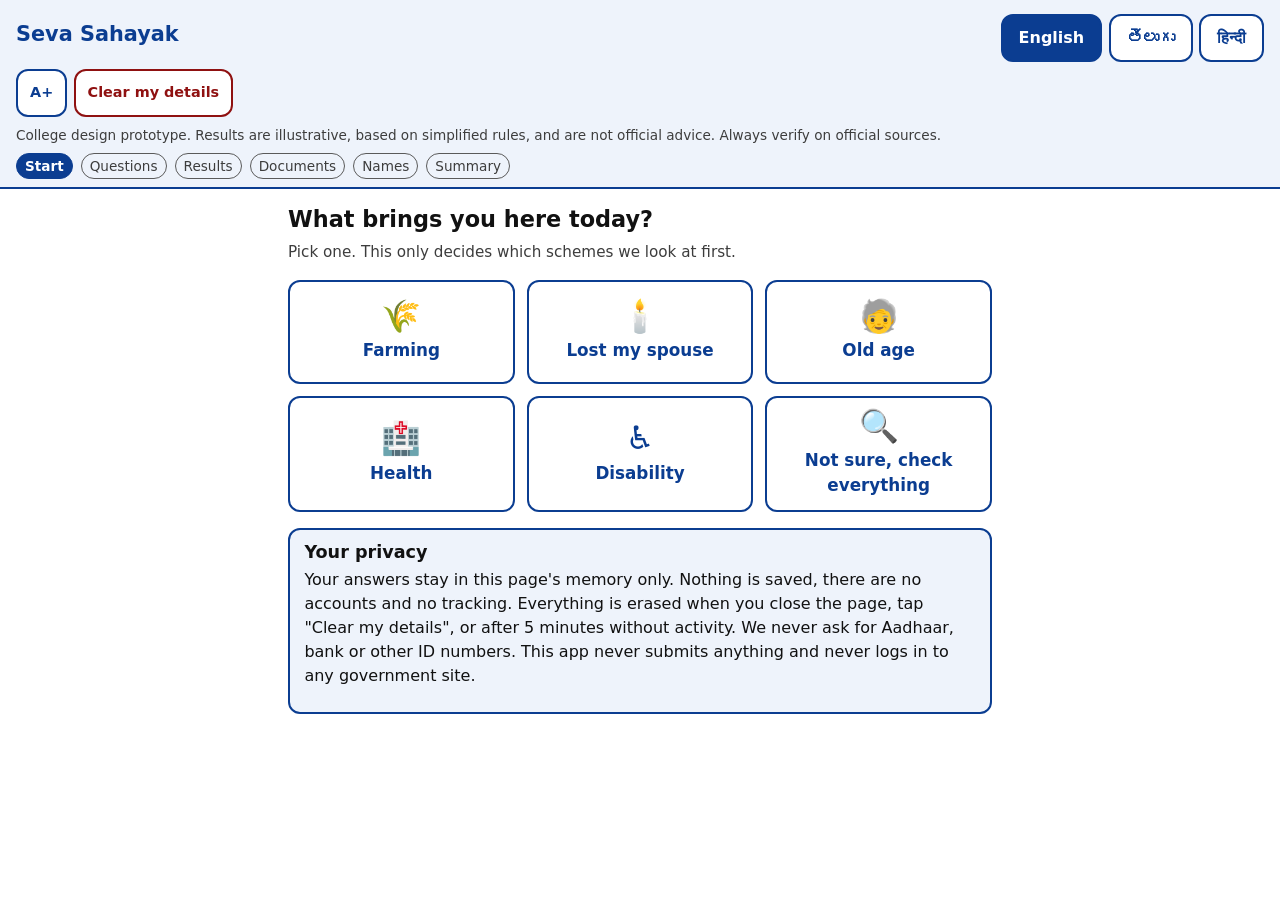
==== index.html @ 4967b948 "Stage B: UI flow (start, questions, results, documents, name check, summary) in en/te/hi Co-Authored" ====
<!DOCTYPE html>
<html lang="en">
<head>
<meta charset="utf-8">
<meta name="viewport" content="width=device-width, initial-scale=1">
<title>Seva Sahayak</title>
<meta name="description" content="College design prototype: check government scheme eligibility and get application-ready. Not an official app.">
<link rel="stylesheet" href="css/style.css">
</head>
<body>
<a class="skip" id="skip" href="#main">Skip to main content</a>

<header class="top" id="top">
  <div class="top-row">
    <h1 class="brand" id="brand">Seva Sahayak</h1>
    <div class="lang" id="langs" role="group"></div>
  </div>
  <div class="tools" id="tools"></div>
  <p class="disclaimer" id="disclaimer" role="note"></p>
  <ol class="steps" id="steps"></ol>
</header>

<div class="banner" id="idle-banner" role="alert" hidden></div>
<div class="toast" id="toast" role="status" aria-live="polite"></div>

<main id="main" tabindex="-1"></main>

<aside id="metrics" class="metrics" hidden></aside>

<noscript><p class="noscript">This app needs JavaScript to run.</p></noscript>

<script src="data/i18n.js"></script>
<script src="data/documents.js"></script>
<script src="data/schemes.js"></script>
<script src="data/questions.js"></script>
<script src="js/i18n.js"></script>
<script src="js/engine.js"></script>
<script src="js/mismatch.js"></script>
<script src="js/app.js"></script>
</body>
</html>
---- css/style.css ----
/* Seva Sahayak: mobile-first, high contrast, no external fonts. */
:root {
  --bg: #ffffff;
  --ink: #111111;
  --muted: #3d3d3d;
  --brand: #0b3d91;
  --brand-ink: #ffffff;
  --line: #5a5a5a;
  --soft: #eef3fb;
  --ok: #0a5c2e;
  --ok-bg: #e3f4ea;
  --warn: #7a4b00;
  --warn-bg: #fff1d6;
  --bad: #8f1111;
  --bad-bg: #fde8e8;
  --focus: #ff8c00;
  --radius: 12px;
}
* { box-sizing: border-box; }
html { font-size: 100%; -webkit-text-size-adjust: 100%; }
html[data-size="1"] { font-size: 120%; }
html[data-size="2"] { font-size: 140%; }
body {
  margin: 0; background: var(--bg); color: var(--ink);
  font-family: system-ui, -apple-system, "Segoe UI", "Nirmala UI", "Noto Sans Telugu", "Noto Sans Devanagari", Mangal, Roboto, Arial, sans-serif;
  line-height: 1.5; padding-bottom: 3rem;
}
h1, h2, h3 { line-height: 1.25; margin: 0 0 .5rem; }
h2 { font-size: 1.4rem; }
h3 { font-size: 1.1rem; }
p { margin: 0 0 .75rem; }
:focus-visible { outline: 3px solid var(--focus); outline-offset: 2px; }
[hidden] { display: none !important; }

.skip { position: absolute; left: -999px; top: 0; background: var(--brand); color: var(--brand-ink); padding: .75rem 1rem; z-index: 50; }
.skip:focus { left: 0; }

/* header */
.top { background: var(--soft); border-bottom: 2px solid var(--brand); padding: .5rem 1rem; }
.top-row { display: flex; flex-wrap: wrap; align-items: center; justify-content: space-between; gap: .5rem; }
.brand { font-size: 1.3rem; color: var(--brand); margin: 0; }
.lang, .tools { display: flex; flex-wrap: wrap; gap: .4rem; margin-top: .4rem; }
.disclaimer { font-size: .85rem; color: var(--muted); margin: .5rem 0 0; }
.steps { display: flex; flex-wrap: wrap; gap: .25rem .5rem; list-style: none; padding: 0; margin: .5rem 0 0; font-size: .85rem; }
.steps li { padding: .1rem .5rem; border-radius: 999px; border: 1px solid var(--line); color: var(--muted); }
.steps li[aria-current="step"] { background: var(--brand); border-color: var(--brand); color: var(--brand-ink); font-weight: 700; }

/* buttons */
button, .btn, input, select, textarea { font: inherit; }
button, .btn {
  min-height: 48px; min-width: 48px; padding: .55rem 1rem; border-radius: var(--radius);
  border: 2px solid var(--brand); background: var(--bg); color: var(--brand);
  cursor: pointer; text-decoration: none; display: inline-flex; align-items: center; justify-content: center; gap: .4rem;
  font-weight: 600; text-align: center;
}
button:hover, .btn:hover { background: var(--soft); }
button.primary, .btn.primary { background: var(--brand); color: var(--brand-ink); }
button.primary:hover, .btn.primary:hover { background: #082c6a; }
button[aria-pressed="true"] { background: var(--brand); color: var(--brand-ink); }
button.small { min-height: 48px; padding: .4rem .75rem; font-size: .9rem; }
button.danger { border-color: var(--bad); color: var(--bad); }
button.danger:hover { background: var(--bad-bg); }
button:disabled { opacity: .5; cursor: not-allowed; }
.row { display: flex; flex-wrap: wrap; gap: .6rem; margin: 1rem 0; }
.stack { display: grid; gap: .6rem; margin: 1rem 0; }
.stack > button { width: 100%; justify-content: flex-start; text-align: start; font-size: 1.05rem; }

main { padding: 1rem; max-width: 46rem; margin: 0 auto; outline: none; }
main h2:focus { outline: none; }

/* tiles */
.tiles { display: grid; grid-template-columns: repeat(2, 1fr); gap: .75rem; margin: 1rem 0; }
.tile { flex-direction: column; min-height: 6.5rem; font-size: 1.05rem; padding: .75rem .5rem; }
.tile .icon { font-size: 2rem; line-height: 1; }
.tile.wide { grid-column: 1 / -1; min-height: 4.5rem; flex-direction: row; }

/* cards */
.card { border: 2px solid var(--line); border-radius: var(--radius); padding: .9rem; margin: .75rem 0; background: var(--bg); }
.card h3 { margin-bottom: .25rem; }
.badge { display: inline-flex; align-items: center; gap: .35rem; padding: .15rem .6rem; border-radius: 999px; font-weight: 700; font-size: .95rem; border: 2px solid; }
.badge.ELIGIBLE, .badge.ok { color: var(--ok); background: var(--ok-bg); border-color: var(--ok); }
.badge.NEEDS_A_QUICK_CHECK, .badge.warning { color: var(--warn); background: var(--warn-bg); border-color: var(--warn); }
.badge.NOT_ELIGIBLE, .badge.fail { color: var(--bad); background: var(--bad-bg); border-color: var(--bad); }
.why { list-style: none; padding: 0; margin: .5rem 0 0; font-size: .95rem; }
.why li { padding-left: 1.6rem; position: relative; margin-bottom: .25rem; }
.why li::before { position: absolute; left: 0; font-weight: 700; }
.why li.ok::before { content: "✓"; color: var(--ok); }
.why li.no::before { content: "✗"; color: var(--bad); }
.why li.unk::before { content: "?"; color: var(--warn); }
details > summary { min-height: 48px; display: flex; align-items: center; cursor: pointer; font-weight: 700; padding: .25rem 0; }

/* questions and forms */
.qnum { color: var(--muted); font-weight: 700; margin-bottom: .25rem; }
.qtext { font-size: 1.35rem; font-weight: 700; margin-bottom: .5rem; }
label { display: block; font-weight: 600; margin-bottom: .25rem; }
input[type="text"], input[type="number"] {
  width: 100%; min-height: 48px; padding: .5rem .75rem; border: 2px solid var(--line); border-radius: var(--radius); background: var(--bg); color: var(--ink);
}
.field { margin: .75rem 0; }
.error { color: var(--bad); font-weight: 700; }
.hint { color: var(--muted); font-size: .95rem; }
.progress { width: 100%; height: 1.1rem; accent-color: var(--ok); }

.notice { border: 2px solid var(--brand); background: var(--soft); border-radius: var(--radius); padding: .75rem .9rem; margin: 1rem 0; }
.notice h3 { margin-bottom: .25rem; }
.banner { background: var(--warn-bg); color: var(--warn); border-bottom: 3px solid var(--warn); padding: .75rem 1rem; font-weight: 700; display: flex; flex-wrap: wrap; gap: .75rem; align-items: center; }
.toast { position: fixed; left: 50%; bottom: 1rem; transform: translateX(-50%); background: var(--ink); color: #fff; padding: .6rem 1rem; border-radius: var(--radius); max-width: 92vw; z-index: 40; display: none; }
.toast.show { display: block; }

.docrow .row { margin: .5rem 0; }
.guide { background: var(--warn-bg); border-left: 5px solid var(--warn); padding: .5rem .75rem; margin-top: .5rem; border-radius: 6px; font-size: .95rem; }

.summary section { margin-bottom: 1rem; }
.summary ul { margin: .25rem 0; padding-left: 1.2rem; }
.official { border: 3px solid var(--brand); padding: .75rem; border-radius: var(--radius); font-weight: 700; background: var(--soft); }

/* metrics panel */
.metrics { max-width: 46rem; margin: 1rem auto; padding: 1rem; border: 2px dashed var(--brand); border-radius: var(--radius); background: var(--soft); }
.metrics dl { display: grid; grid-template-columns: 1fr auto; gap: .35rem .75rem; margin: .5rem 0; }
.metrics dt { color: var(--muted); }
.metrics dd { margin: 0; font-weight: 700; text-align: end; }

@media (min-width: 600px) {
  .tiles { grid-template-columns: repeat(3, 1fr); }
  .tile.wide { grid-column: auto; min-height: 6.5rem; flex-direction: column; }
  .stack > button { width: auto; min-width: 16rem; }
}

@media print {
  .top, .banner, .toast, .metrics, .noprint, .skip { display: none !important; }
  body { padding: 0; }
  main { max-width: none; padding: 0; }
  .card { break-inside: avoid; }
}
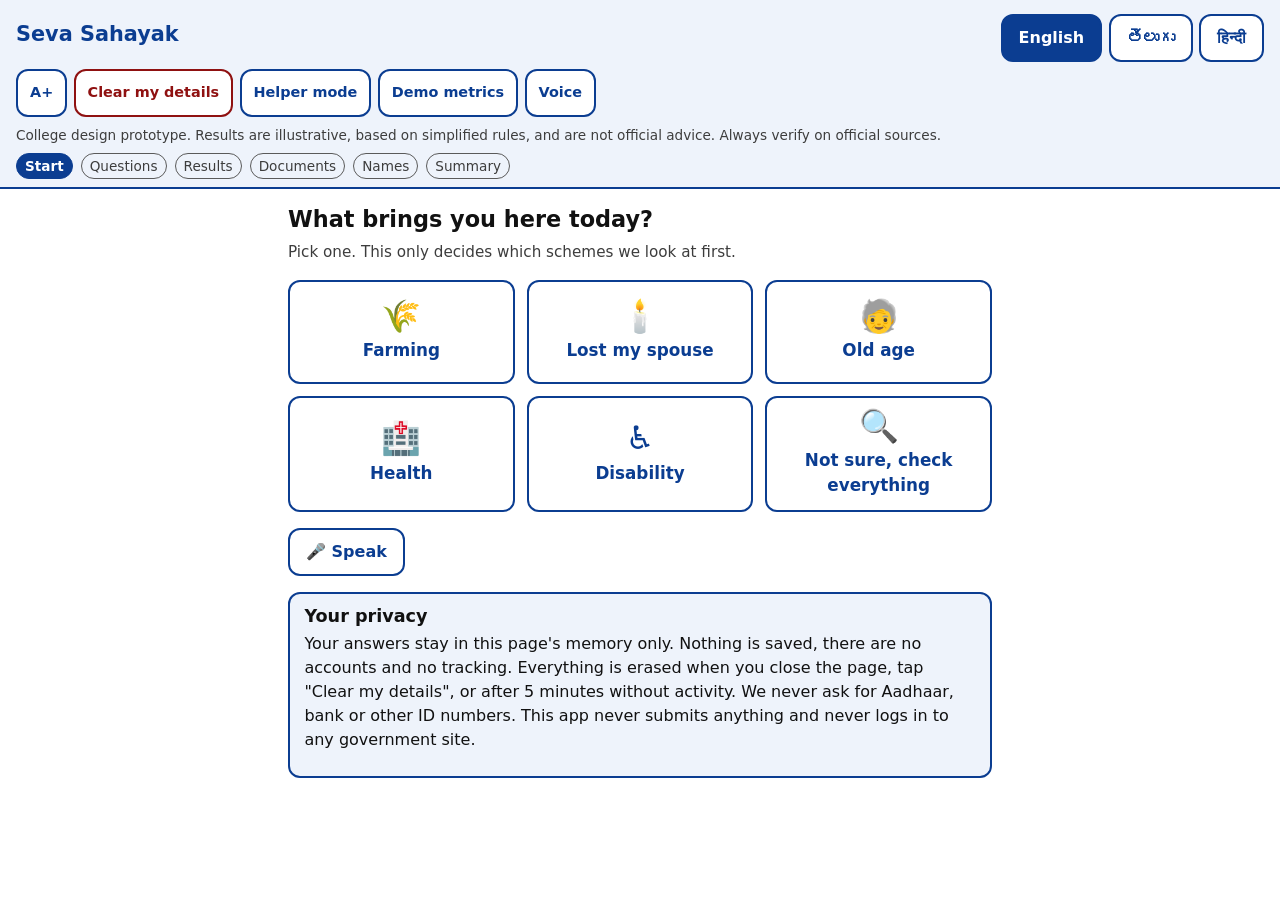
==== commit e8da1a4c: "Stage C: helper mode, privacy wipe, demo metrics, optional voice Co-Authored-By: Claude Sonnet 5.5 <" ====
--- a/index.html
+++ b/index.html
@@ -36,6 +36,8 @@
 <script src="js/i18n.js"></script>
 <script src="js/engine.js"></script>
 <script src="js/mismatch.js"></script>
+<script src="js/metrics.js"></script>
+<script src="js/voice.js"></script>
 <script src="js/app.js"></script>
 </body>
 </html>
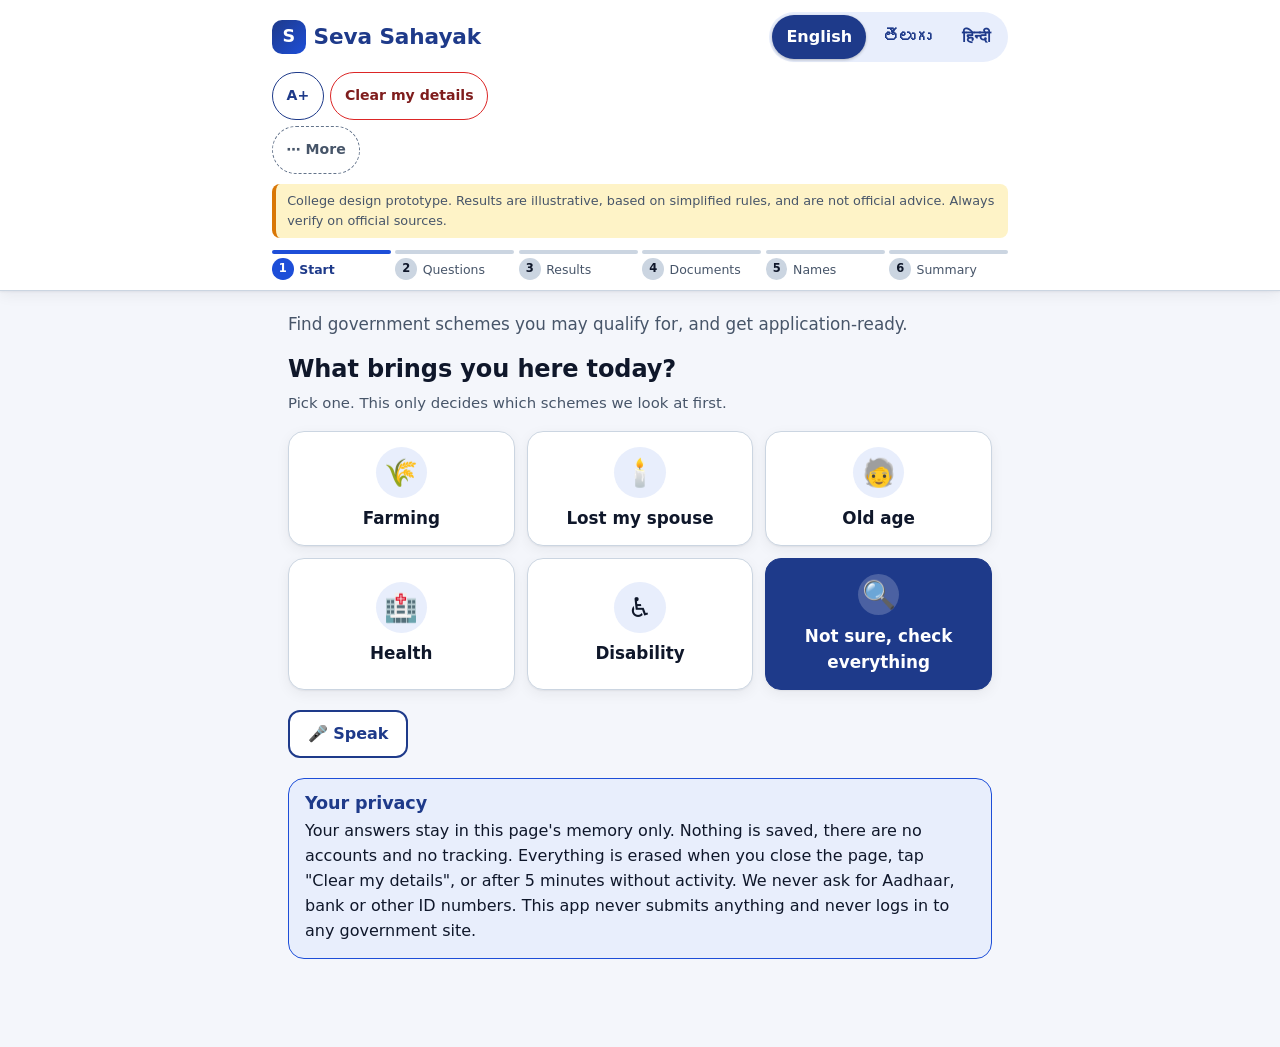
==== commit 4ae82c91: "Add inline SVG icons for schemes and documents, document contrast check, fix stale step indicator Co" ====
--- a/index.html
+++ b/index.html
@@ -36,6 +36,7 @@
 <script src="js/i18n.js"></script>
 <script src="js/engine.js"></script>
 <script src="js/mismatch.js"></script>
+<script src="js/icons.js"></script>
 <script src="js/metrics.js"></script>
 <script src="js/voice.js"></script>
 <script src="js/app.js"></script>
--- a/css/style.css
+++ b/css/style.css
@@ -1,134 +1,243 @@
-/* Seva Sahayak: mobile-first, high contrast, no external fonts. */
+/* Seva Sahayak: mobile-first, high contrast, no external fonts or images. */
 :root {
-  --bg: #ffffff;
-  --ink: #111111;
-  --muted: #3d3d3d;
-  --brand: #0b3d91;
+  --bg: #f4f6fb;
+  --surface: #ffffff;
+  --ink: #0f172a;
+  --muted: #475569;
+  --brand: #1e3a8a;
+  --brand-2: #1d4ed8;
   --brand-ink: #ffffff;
-  --line: #5a5a5a;
-  --soft: #eef3fb;
-  --ok: #0a5c2e;
-  --ok-bg: #e3f4ea;
-  --warn: #7a4b00;
-  --warn-bg: #fff1d6;
-  --bad: #8f1111;
-  --bad-bg: #fde8e8;
-  --focus: #ff8c00;
-  --radius: 12px;
+  --brand-soft: #e8eefc;
+  --line: #cbd5e1;
+  --line-strong: #64748b;
+  --ok: #14532d;
+  --ok-bg: #dcfce7;
+  --ok-line: #16a34a;
+  --warn: #713f12;
+  --warn-bg: #fef3c7;
+  --warn-line: #d97706;
+  --bad: #7f1d1d;
+  --bad-bg: #fee2e2;
+  --bad-line: #dc2626;
+  --focus: #f59e0b;
+  --radius: 16px;
+  --radius-sm: 12px;
+  --shadow: 0 1px 2px rgba(15, 23, 42, .06), 0 4px 14px rgba(15, 23, 42, .06);
 }
 * { box-sizing: border-box; }
 html { font-size: 100%; -webkit-text-size-adjust: 100%; }
 html[data-size="1"] { font-size: 120%; }
 html[data-size="2"] { font-size: 140%; }
+html[data-size="3"] { font-size: 170%; }
+/* Largest size doubles as a simplified layout: one column, taller buttons, fewer distractions. */
+html[data-size="3"] .tiles { grid-template-columns: 1fr; }
+html[data-size="3"] .tile, html[data-size="3"] .tile.wide { flex-direction: row; justify-content: flex-start; min-height: 5rem; padding: .75rem 1rem; text-align: start; }
+html[data-size="3"] .answers.yn { grid-template-columns: 1fr; }
+html[data-size="3"] button, html[data-size="3"] .btn { min-height: 64px; }
+html[data-size="3"] .steps li:not([aria-current="step"]) .lbl { display: none; }
+html[data-size="3"] .steps li[aria-current="step"] { flex: 4 1 0; }
+html[data-size="3"] main, html[data-size="3"] .top > * { max-width: 40rem; }
+html[data-size="3"] .disclaimer, html[data-size="3"] .hint { font-size: .85rem; }
+html[data-size="3"] body { line-height: 1.6; }
+html[data-size="3"] .brand { font-size: 1.1rem; }
+html[data-size="3"] .lang { display: flex; width: 100%; }
+html[data-size="3"] .lang button { flex: 1 1 0; min-width: 0; padding: 0 .25rem; font-size: .8rem; }
+html[data-size="3"] .steps li:not([aria-current="step"]) .num { display: none; }
+html[data-size="3"] .steps li:not([aria-current="step"]) { flex: 1 1 0; }
+html[data-size="3"] .steps { overflow: hidden; }
 body {
   margin: 0; background: var(--bg); color: var(--ink);
   font-family: system-ui, -apple-system, "Segoe UI", "Nirmala UI", "Noto Sans Telugu", "Noto Sans Devanagari", Mangal, Roboto, Arial, sans-serif;
-  line-height: 1.5; padding-bottom: 3rem;
-}
-h1, h2, h3 { line-height: 1.25; margin: 0 0 .5rem; }
-h2 { font-size: 1.4rem; }
+  line-height: 1.55; padding-bottom: 3rem;
+}
+h1, h2, h3 { line-height: 1.25; margin: 0 0 .5rem; letter-spacing: -.005em; }
+h2 { font-size: 1.5rem; }
 h3 { font-size: 1.1rem; }
 p { margin: 0 0 .75rem; }
 :focus-visible { outline: 3px solid var(--focus); outline-offset: 2px; }
 [hidden] { display: none !important; }
-
-.skip { position: absolute; left: -999px; top: 0; background: var(--brand); color: var(--brand-ink); padding: .75rem 1rem; z-index: 50; }
+@media (prefers-reduced-motion: no-preference) {
+  main > * { animation: rise .25s ease-out both; }
+  @keyframes rise { from { opacity: 0; transform: translateY(6px); } to { opacity: 1; transform: none; } }
+}
+
+.skip { position: absolute; left: -999px; top: 0; background: var(--brand); color: var(--brand-ink); padding: .75rem 1rem; z-index: 50; border-radius: 0 0 var(--radius-sm) 0; }
 .skip:focus { left: 0; }
 
-/* header */
-.top { background: var(--soft); border-bottom: 2px solid var(--brand); padding: .5rem 1rem; }
-.top-row { display: flex; flex-wrap: wrap; align-items: center; justify-content: space-between; gap: .5rem; }
-.brand { font-size: 1.3rem; color: var(--brand); margin: 0; }
-.lang, .tools { display: flex; flex-wrap: wrap; gap: .4rem; margin-top: .4rem; }
-.disclaimer { font-size: .85rem; color: var(--muted); margin: .5rem 0 0; }
-.steps { display: flex; flex-wrap: wrap; gap: .25rem .5rem; list-style: none; padding: 0; margin: .5rem 0 0; font-size: .85rem; }
-.steps li { padding: .1rem .5rem; border-radius: 999px; border: 1px solid var(--line); color: var(--muted); }
-.steps li[aria-current="step"] { background: var(--brand); border-color: var(--brand); color: var(--brand-ink); font-weight: 700; }
-
-/* buttons */
+/* ---------- header ---------- */
+.top { background: var(--surface); border-bottom: 1px solid var(--line); box-shadow: var(--shadow); padding: .75rem 1rem .6rem; }
+.top > * { max-width: 46rem; margin-left: auto; margin-right: auto; }
+.top-row { display: flex; flex-wrap: wrap; align-items: center; justify-content: space-between; gap: .6rem; }
+.brand { font-size: 1.35rem; color: var(--brand); margin: 0; display: flex; align-items: center; gap: .5rem; }
+.brand::before { content: "S"; display: grid; place-items: center; color: #fff; font-weight: 800; font-size: 1.1rem; width: 2.1rem; height: 2.1rem; border-radius: 10px; background: linear-gradient(135deg, var(--brand), var(--brand-2)); }
+
+/* language: segmented control */
+.lang { display: inline-flex; padding: 3px; background: var(--brand-soft); border-radius: 999px; gap: 2px; }
+.lang button { min-height: 44px; min-width: 48px; padding: 0 .9rem; border: 0; border-radius: 999px; background: transparent; color: var(--brand); font-weight: 700; }
+.lang button[aria-pressed="true"] { background: var(--brand); color: var(--brand-ink); box-shadow: 0 1px 3px rgba(0, 0, 0, .25); }
+.lang button:hover { background: rgba(30, 58, 138, .1); }
+.lang button[aria-pressed="true"]:hover { background: var(--brand); }
+
+/* tools: small chip buttons */
+.tools { display: flex; flex-wrap: wrap; align-items: center; gap: .4rem; margin-top: .6rem; }
+.tools button { min-height: 48px; padding: 0 .85rem; font-size: .88rem; border-radius: 999px; border-width: 1.5px; font-weight: 600; }
+.tools button[aria-pressed="true"] { background: var(--brand-soft); color: var(--brand); border-color: var(--brand); }
+.tools button[aria-pressed="true"]::before { content: "\2713"; font-weight: 800; }
+.tools button.primary { background: var(--brand); color: var(--brand-ink); }
+.tools .more { flex-basis: 100%; margin: 0; }
+.tools .more > summary { min-height: 48px; width: fit-content; padding: 0 .85rem; border-radius: 999px; border: 1.5px dashed var(--line-strong); background: transparent; font-size: .88rem; }
+.tools .more[open] > summary { margin-bottom: .4rem; }
+.more-body { display: flex; flex-wrap: wrap; gap: .4rem; }
+.tools .hint { margin: 0; font-size: .85rem; }
+
+.disclaimer { font-size: .8rem; color: var(--muted); margin: .6rem auto 0; padding: .45rem .7rem; background: var(--warn-bg); border-inline-start: 4px solid var(--warn-line); border-radius: 8px; }
+
+/* stepper */
+.steps { display: flex; gap: .3rem; list-style: none; padding: 0; margin: .75rem auto 0; counter-reset: s; overflow-x: auto; }
+.steps li { display: flex; align-items: center; gap: .35rem; flex: 1 1 0; min-width: 0; font-size: .78rem; color: var(--muted); position: relative; padding-top: .55rem; }
+.steps li::before { content: ""; position: absolute; top: 0; left: 0; right: 0; height: 4px; border-radius: 4px; background: var(--line); }
+.steps li.done::before { background: var(--ok-line); }
+.steps li[aria-current="step"]::before { background: var(--brand-2); }
+.steps .num { flex: none; width: 1.35rem; height: 1.35rem; border-radius: 50%; display: grid; place-items: center; font-size: .72rem; font-weight: 800; background: var(--line); color: var(--ink); }
+.steps li.done .num { background: var(--ok-line); color: #fff; }
+.steps li[aria-current="step"] { color: var(--brand); font-weight: 700; }
+.steps li[aria-current="step"] .num { background: var(--brand-2); color: #fff; }
+.steps .lbl { white-space: nowrap; overflow: hidden; text-overflow: ellipsis; }
+@media (max-width: 559px) { .steps li:not([aria-current="step"]) .lbl { display: none; } .steps li[aria-current="step"] { flex: 3 1 0; } }
+
+/* ---------- buttons ---------- */
 button, .btn, input, select, textarea { font: inherit; }
 button, .btn {
-  min-height: 48px; min-width: 48px; padding: .55rem 1rem; border-radius: var(--radius);
-  border: 2px solid var(--brand); background: var(--bg); color: var(--brand);
-  cursor: pointer; text-decoration: none; display: inline-flex; align-items: center; justify-content: center; gap: .4rem;
-  font-weight: 600; text-align: center;
-}
-button:hover, .btn:hover { background: var(--soft); }
-button.primary, .btn.primary { background: var(--brand); color: var(--brand-ink); }
-button.primary:hover, .btn.primary:hover { background: #082c6a; }
-button[aria-pressed="true"] { background: var(--brand); color: var(--brand-ink); }
-button.small { min-height: 48px; padding: .4rem .75rem; font-size: .9rem; }
-button.danger { border-color: var(--bad); color: var(--bad); }
+  min-height: 48px; min-width: 48px; padding: .6rem 1.1rem; border-radius: var(--radius-sm);
+  border: 2px solid var(--brand); background: var(--surface); color: var(--brand);
+  cursor: pointer; text-decoration: none; display: inline-flex; align-items: center; justify-content: center; gap: .45rem;
+  font-weight: 700; text-align: center; transition: background .15s, box-shadow .15s, transform .05s;
+}
+button:hover, .btn:hover { background: var(--brand-soft); }
+button:active, .btn:active { transform: translateY(1px); }
+button.primary, .btn.primary { background: var(--brand); color: var(--brand-ink); box-shadow: 0 2px 6px rgba(30, 58, 138, .3); }
+button.primary:hover, .btn.primary:hover { background: #172e6e; }
+button.ghost { border-color: var(--line-strong); color: var(--ink); background: transparent; font-weight: 600; }
+button.ghost:hover { background: #e2e8f0; }
+button.danger { border-color: var(--bad-line); color: var(--bad); }
 button.danger:hover { background: var(--bad-bg); }
 button:disabled { opacity: .5; cursor: not-allowed; }
-.row { display: flex; flex-wrap: wrap; gap: .6rem; margin: 1rem 0; }
-.stack { display: grid; gap: .6rem; margin: 1rem 0; }
-.stack > button { width: 100%; justify-content: flex-start; text-align: start; font-size: 1.05rem; }
-
-main { padding: 1rem; max-width: 46rem; margin: 0 auto; outline: none; }
+.row { display: flex; flex-wrap: wrap; gap: .6rem; margin: 1.1rem 0; }
+.row > .primary { flex: 1 1 14rem; }
+
+main { padding: 1.25rem 1rem; max-width: 46rem; margin: 0 auto; outline: none; }
 main h2:focus { outline: none; }
-
-/* tiles */
-.tiles { display: grid; grid-template-columns: repeat(2, 1fr); gap: .75rem; margin: 1rem 0; }
-.tile { flex-direction: column; min-height: 6.5rem; font-size: 1.05rem; padding: .75rem .5rem; }
-.tile .icon { font-size: 2rem; line-height: 1; }
-.tile.wide { grid-column: 1 / -1; min-height: 4.5rem; flex-direction: row; }
-
-/* cards */
-.card { border: 2px solid var(--line); border-radius: var(--radius); padding: .9rem; margin: .75rem 0; background: var(--bg); }
-.card h3 { margin-bottom: .25rem; }
-.badge { display: inline-flex; align-items: center; gap: .35rem; padding: .15rem .6rem; border-radius: 999px; font-weight: 700; font-size: .95rem; border: 2px solid; }
-.badge.ELIGIBLE, .badge.ok { color: var(--ok); background: var(--ok-bg); border-color: var(--ok); }
-.badge.NEEDS_A_QUICK_CHECK, .badge.warning { color: var(--warn); background: var(--warn-bg); border-color: var(--warn); }
-.badge.NOT_ELIGIBLE, .badge.fail { color: var(--bad); background: var(--bad-bg); border-color: var(--bad); }
-.why { list-style: none; padding: 0; margin: .5rem 0 0; font-size: .95rem; }
-.why li { padding-left: 1.6rem; position: relative; margin-bottom: .25rem; }
-.why li::before { position: absolute; left: 0; font-weight: 700; }
-.why li.ok::before { content: "✓"; color: var(--ok); }
-.why li.no::before { content: "✗"; color: var(--bad); }
-.why li.unk::before { content: "?"; color: var(--warn); }
-details > summary { min-height: 48px; display: flex; align-items: center; cursor: pointer; font-weight: 700; padding: .25rem 0; }
-
-/* questions and forms */
-.qnum { color: var(--muted); font-weight: 700; margin-bottom: .25rem; }
-.qtext { font-size: 1.35rem; font-weight: 700; margin-bottom: .5rem; }
-label { display: block; font-weight: 600; margin-bottom: .25rem; }
+.lead { font-size: 1.05rem; color: var(--muted); margin-bottom: 1.1rem; }
+
+/* ---------- start tiles ---------- */
+.tiles { display: grid; grid-template-columns: repeat(2, 1fr); gap: .75rem; margin: 1rem 0 1.25rem; }
+.tile { flex-direction: column; min-height: 7rem; font-size: 1.05rem; padding: .9rem .5rem; background: var(--surface); border: 1.5px solid var(--line); color: var(--ink); box-shadow: var(--shadow); border-radius: var(--radius); }
+.tile:hover { border-color: var(--brand-2); background: var(--surface); box-shadow: 0 0 0 3px var(--brand-soft), var(--shadow); }
+.tile .icon { font-size: 1.7rem; line-height: 1; width: 3.2rem; height: 3.2rem; display: grid; place-items: center; border-radius: 50%; background: var(--brand-soft); }
+.tile.wide { grid-column: 1 / -1; min-height: 4.5rem; flex-direction: row; background: var(--brand); color: var(--brand-ink); border-color: var(--brand); }
+.tile.wide:hover { background: #172e6e; }
+.tile.wide .icon { background: rgba(255, 255, 255, .2); width: 2.6rem; height: 2.6rem; }
+
+/* ---------- cards ---------- */
+.card { background: var(--surface); border: 1px solid var(--line); border-inline-start: 6px solid var(--line-strong); border-radius: var(--radius); padding: 1rem 1.1rem; margin: .9rem 0; box-shadow: var(--shadow); }
+.card-head { display: flex; align-items: center; gap: .7rem; margin-bottom: .35rem; }
+.card-head h3 { margin: 0; }
+.ico { width: 2.4rem; height: 2.4rem; flex: none; padding: .45rem; border-radius: 12px; background: var(--brand-soft); color: var(--brand); fill: none; stroke: currentColor; stroke-width: 1.8; stroke-linecap: round; stroke-linejoin: round; }
+.card h3 { margin-bottom: .35rem; font-size: 1.12rem; }
+.card:has(.badge.ELIGIBLE) { border-inline-start-color: var(--ok-line); }
+.card:has(.badge.NEEDS_A_QUICK_CHECK) { border-inline-start-color: var(--warn-line); }
+.card:has(.badge.NOT_ELIGIBLE) { border-inline-start-color: var(--bad-line); }
+.badge { display: inline-flex; align-items: center; gap: .35rem; padding: .2rem .7rem; border-radius: 999px; font-weight: 700; font-size: .9rem; border: 1.5px solid; }
+.badge.ELIGIBLE, .badge.ok { color: var(--ok); background: var(--ok-bg); border-color: var(--ok-line); }
+.badge.NEEDS_A_QUICK_CHECK, .badge.warning { color: var(--warn); background: var(--warn-bg); border-color: var(--warn-line); }
+.badge.NOT_ELIGIBLE, .badge.fail { color: var(--bad); background: var(--bad-bg); border-color: var(--bad-line); }
+
+.chips { display: flex; flex-wrap: wrap; gap: .5rem; margin: .5rem 0 1rem; }
+.chip { padding: .3rem .8rem; border-radius: 999px; font-size: .9rem; border: 1.5px solid; }
+.chip strong { font-size: 1.05rem; }
+.chip.ELIGIBLE { color: var(--ok); background: var(--ok-bg); border-color: var(--ok-line); }
+.chip.NEEDS_A_QUICK_CHECK { color: var(--warn); background: var(--warn-bg); border-color: var(--warn-line); }
+.chip.NOT_ELIGIBLE { color: var(--bad); background: var(--bad-bg); border-color: var(--bad-line); }
+
+.why { list-style: none; padding: .6rem .75rem; margin: .5rem 0 0; font-size: .93rem; background: var(--bg); border-radius: var(--radius-sm); }
+.why li { padding-inline-start: 1.6rem; position: relative; margin-bottom: .3rem; }
+.why li:last-child { margin-bottom: 0; }
+.why li::before { position: absolute; inset-inline-start: 0; font-weight: 800; }
+.why li.ok::before { content: "\2713"; color: var(--ok-line); }
+.why li.no::before { content: "\2717"; color: var(--bad-line); }
+.why li.unk::before { content: "?"; color: var(--warn-line); }
+details { margin: .9rem 0; }
+details > summary { min-height: 48px; display: flex; align-items: center; cursor: pointer; font-weight: 700; padding: .25rem .9rem; background: var(--surface); border: 1px dashed var(--line-strong); border-radius: var(--radius-sm); color: var(--muted); }
+details[open] > summary { margin-bottom: .5rem; }
+
+/* ---------- questions ---------- */
+.qcard { background: var(--surface); border: 1px solid var(--line); border-radius: var(--radius); box-shadow: var(--shadow); padding: 1.25rem 1.1rem; }
+.qcard h2 { margin-bottom: 1rem; }
+.qnum { display: inline-block; font-size: .85rem; font-weight: 800; color: var(--brand); background: var(--brand-soft); padding: .2rem .75rem; border-radius: 999px; margin-bottom: .6rem; }
+.qtext { display: block; font-size: 1.35rem; font-weight: 700; line-height: 1.35; }
+.answers { display: grid; gap: .6rem; margin: 1rem 0 .5rem; }
+.answers.yn { grid-template-columns: 1fr 1fr; }
+.answers .unk { grid-column: 1 / -1; }
+.answers button { min-height: 56px; font-size: 1.1rem; }
+.answers.yn .primary:first-child { background: #166534; border-color: #166534; box-shadow: none; }
+.answers.yn .primary:nth-child(2) { background: #991b1b; border-color: #991b1b; box-shadow: none; }
+
+label { display: block; font-weight: 700; margin-bottom: .3rem; }
 input[type="text"], input[type="number"] {
-  width: 100%; min-height: 48px; padding: .5rem .75rem; border: 2px solid var(--line); border-radius: var(--radius); background: var(--bg); color: var(--ink);
-}
-.field { margin: .75rem 0; }
-.error { color: var(--bad); font-weight: 700; }
-.hint { color: var(--muted); font-size: .95rem; }
-.progress { width: 100%; height: 1.1rem; accent-color: var(--ok); }
-
-.notice { border: 2px solid var(--brand); background: var(--soft); border-radius: var(--radius); padding: .75rem .9rem; margin: 1rem 0; }
-.notice h3 { margin-bottom: .25rem; }
-.banner { background: var(--warn-bg); color: var(--warn); border-bottom: 3px solid var(--warn); padding: .75rem 1rem; font-weight: 700; display: flex; flex-wrap: wrap; gap: .75rem; align-items: center; }
-.toast { position: fixed; left: 50%; bottom: 1rem; transform: translateX(-50%); background: var(--ink); color: #fff; padding: .6rem 1rem; border-radius: var(--radius); max-width: 92vw; z-index: 40; display: none; }
+  width: 100%; min-height: 52px; padding: .55rem .85rem; border: 2px solid var(--line-strong); border-radius: var(--radius-sm); background: var(--surface); color: var(--ink); font-size: 1.1rem;
+}
+input:focus { border-color: var(--brand-2); outline: 3px solid var(--brand-soft); outline-offset: 0; }
+input[aria-invalid="true"] { border-color: var(--bad-line); }
+.field { margin: .85rem 0; }
+.error { color: var(--bad); font-weight: 700; margin: .35rem 0 0; }
+.error:empty { display: none; }
+.hint { color: var(--muted); font-size: .93rem; }
+
+.notice { border: 1px solid var(--brand-2); background: var(--brand-soft); border-radius: var(--radius); padding: .9rem 1rem; margin: 1.25rem 0; }
+.notice h3 { margin-bottom: .25rem; color: var(--brand); }
+.notice p:last-child, .notice ul:last-child { margin-bottom: 0; }
+.banner { background: var(--warn-bg); color: var(--warn); border-bottom: 3px solid var(--warn-line); padding: .75rem 1rem; font-weight: 700; display: flex; flex-wrap: wrap; gap: .75rem; align-items: center; justify-content: center; position: sticky; top: 0; z-index: 30; }
+.toast { position: fixed; left: 50%; bottom: 1rem; transform: translateX(-50%); background: var(--ink); color: #fff; padding: .7rem 1.1rem; border-radius: 999px; max-width: 92vw; z-index: 40; display: none; box-shadow: var(--shadow); }
 .toast.show { display: block; }
 
-.docrow .row { margin: .5rem 0; }
-.guide { background: var(--warn-bg); border-left: 5px solid var(--warn); padding: .5rem .75rem; margin-top: .5rem; border-radius: 6px; font-size: .95rem; }
-
-.summary section { margin-bottom: 1rem; }
-.summary ul { margin: .25rem 0; padding-left: 1.2rem; }
-.official { border: 3px solid var(--brand); padding: .75rem; border-radius: var(--radius); font-weight: 700; background: var(--soft); }
-
-/* metrics panel */
-.metrics { max-width: 46rem; margin: 1rem auto; padding: 1rem; border: 2px dashed var(--brand); border-radius: var(--radius); background: var(--soft); }
-.metrics dl { display: grid; grid-template-columns: 1fr auto; gap: .35rem .75rem; margin: .5rem 0; }
-.metrics dt { color: var(--muted); }
-.metrics dd { margin: 0; font-weight: 700; text-align: end; }
+/* ---------- documents ---------- */
+.progress { width: 100%; height: .8rem; appearance: none; -webkit-appearance: none; border: 0; border-radius: 999px; overflow: hidden; background: var(--line); }
+.progress::-webkit-progress-bar { background: var(--line); }
+.progress::-webkit-progress-value { background: var(--ok-line); border-radius: 999px; transition: width .25s; }
+.progress::-moz-progress-bar { background: var(--ok-line); border-radius: 999px; }
+#doc-progress-label { font-weight: 800; color: var(--ink); margin: .5rem 0 .35rem; }
+.docrow .row { margin: .6rem 0 0; gap: .5rem; }
+.docrow .row button { flex: 1 1 8rem; }
+.docrow button[aria-pressed="true"] { background: var(--brand); color: var(--brand-ink); }
+.docrow button[id$="-miss"][aria-pressed="true"] { background: var(--warn); border-color: var(--warn); }
+.guide { background: var(--warn-bg); border-inline-start: 5px solid var(--warn-line); padding: .6rem .8rem; margin-top: .75rem; border-radius: 8px; font-size: .93rem; }
+
+/* ---------- summary ---------- */
+.summary { background: var(--surface); border: 1px solid var(--line); border-radius: var(--radius); padding: 1.1rem; box-shadow: var(--shadow); }
+.summary section { margin-bottom: 1.1rem; padding-bottom: .9rem; border-bottom: 1px solid var(--line); }
+.summary h3 { color: var(--brand); font-size: 1rem; text-transform: uppercase; letter-spacing: .04em; }
+.summary ul { margin: .25rem 0; padding-inline-start: 1.2rem; }
+.summary li { margin-bottom: .2rem; }
+.official { border: 2px solid var(--brand); padding: .8rem 1rem; border-radius: var(--radius-sm); font-weight: 800; background: var(--brand-soft); color: var(--brand); margin: 0; }
+
+/* ---------- metrics ---------- */
+.metrics { max-width: 46rem; margin: 1rem auto; padding: 1rem; border: 2px dashed var(--brand-2); border-radius: var(--radius); background: var(--surface); }
+.metrics h2 { font-size: 1.1rem; color: var(--brand); }
+.metrics dl { display: grid; grid-template-columns: 1fr auto; gap: .5rem 1rem; margin: .5rem 0; }
+.metrics dt { color: var(--muted); font-size: .93rem; }
+.metrics dd { margin: 0; font-weight: 800; text-align: end; font-variant-numeric: tabular-nums; }
+@media (max-width: 859px) { .metrics { margin-inline: 1rem; } }
 
 @media (min-width: 600px) {
   .tiles { grid-template-columns: repeat(3, 1fr); }
-  .tile.wide { grid-column: auto; min-height: 6.5rem; flex-direction: column; }
-  .stack > button { width: auto; min-width: 16rem; }
+  .tile.wide { grid-column: auto; min-height: 7rem; flex-direction: column; }
+  .qcard { padding: 1.75rem; }
 }
 
 @media print {
   .top, .banner, .toast, .metrics, .noprint, .skip { display: none !important; }
-  body { padding: 0; }
+  body { padding: 0; background: #fff; }
   main { max-width: none; padding: 0; }
-  .card { break-inside: avoid; }
-}
+  .card, .summary { box-shadow: none; break-inside: avoid; }
+  main > * { animation: none; }
+}
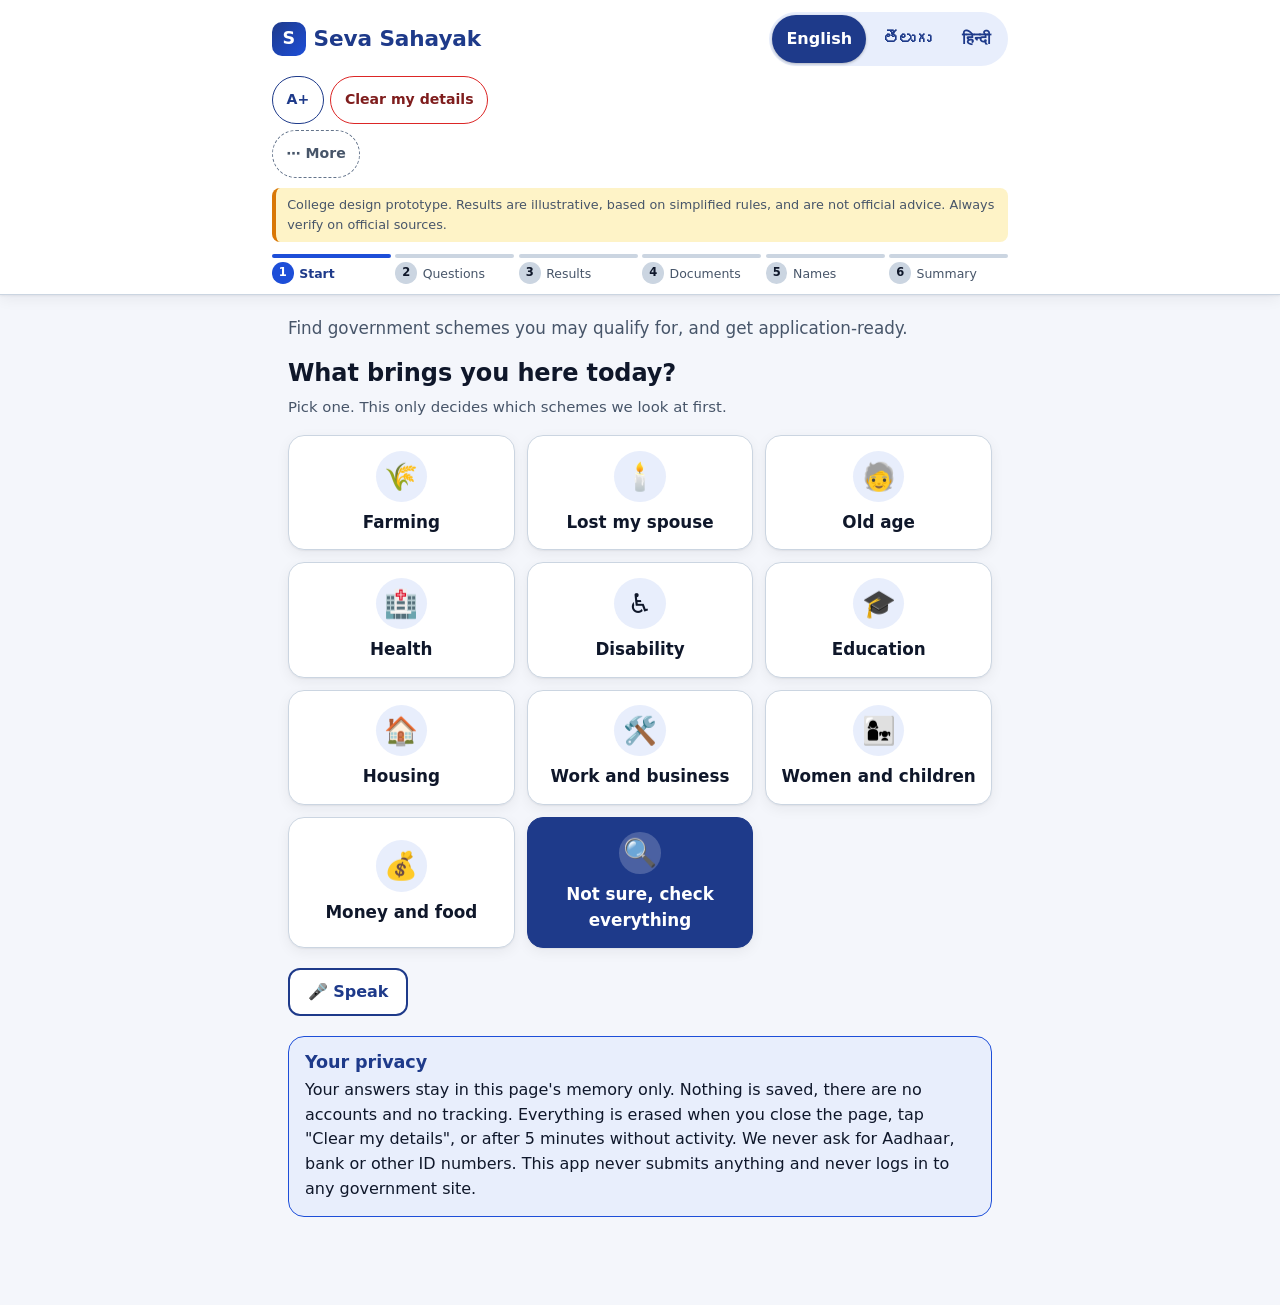
==== commit f9eab4a5: "Fix blank page on phones: single-file build, polyfills, visible start-up error Co-Authored-By: Claud" ====
--- a/index.html
+++ b/index.html
@@ -29,6 +29,7 @@
 
 <noscript><p class="noscript">This app needs JavaScript to run.</p></noscript>
 
+<script src="js/compat.js"></script>
 <script src="data/i18n.js"></script>
 <script src="data/documents.js"></script>
 <script src="data/schemes.js"></script>
@@ -40,5 +41,21 @@
 <script src="js/metrics.js"></script>
 <script src="js/voice.js"></script>
 <script src="js/app.js"></script>
+<script>
+/* If the external scripts could not be loaded (for example when the page is opened from a file manager on a phone), say so. */
+window.addEventListener("load", function () {
+  setTimeout(function () {
+    var m = document.getElementById("main");
+    if (m && !m.firstChild && !document.getElementById("boot-error")) {
+      var d = document.createElement("div");
+      d.id = "boot-error";
+      d.setAttribute("role", "alert");
+      d.style.cssText = "margin:12px;padding:12px;border:3px solid #7f1d1d;background:#fee2e2;color:#7f1d1d;font:16px/1.4 sans-serif;";
+      d.textContent = "The app files did not load. Please open seva-sahayak-single.html instead (one file, works from a file manager), or serve this folder over http.";
+      m.parentNode.insertBefore(d, m);
+    }
+  }, 1200);
+});
+</script>
 </body>
 </html>
--- a/css/style.css
+++ b/css/style.css
@@ -73,7 +73,7 @@
 
 /* language: segmented control */
 .lang { display: inline-flex; padding: 3px; background: var(--brand-soft); border-radius: 999px; gap: 2px; }
-.lang button { min-height: 44px; min-width: 48px; padding: 0 .9rem; border: 0; border-radius: 999px; background: transparent; color: var(--brand); font-weight: 700; }
+.lang button { min-height: 48px; min-width: 48px; padding: 0 .9rem; border: 0; border-radius: 999px; background: transparent; color: var(--brand); font-weight: 700; }
 .lang button[aria-pressed="true"] { background: var(--brand); color: var(--brand-ink); box-shadow: 0 1px 3px rgba(0, 0, 0, .25); }
 .lang button:hover { background: rgba(30, 58, 138, .1); }
 .lang button[aria-pressed="true"]:hover { background: var(--brand); }
